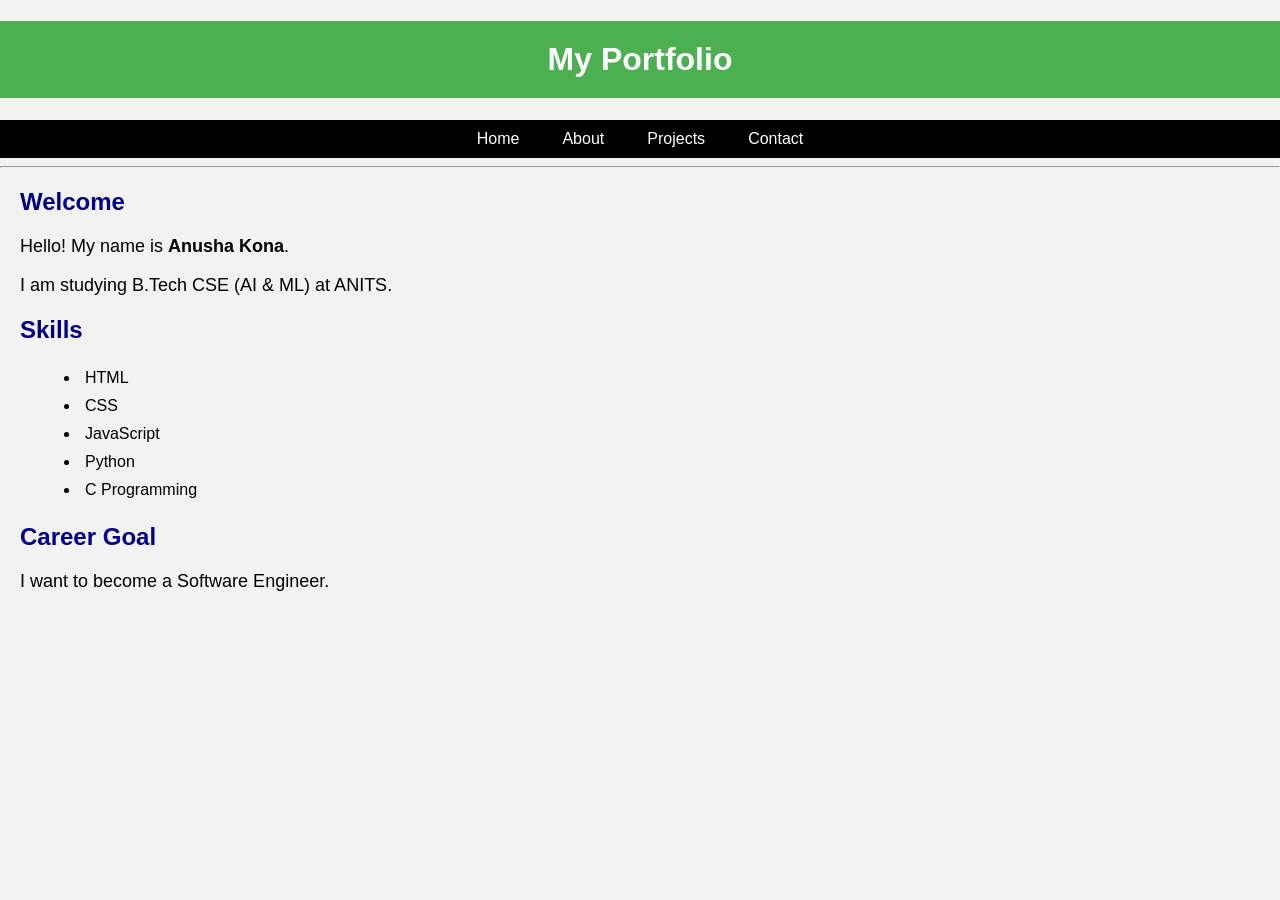
==== index.html @ 3b3772ab "Add files via upload" ====
<!DOCTYPE html>
<html>
<head>
    <title>My Portfolio</title>
    <link rel="stylesheet" href="style.css">
</head>
<body>

    <h1>My Portfolio</h1>

    <nav>
        <a href="index.html">Home</a> |
        <a href="about.html">About</a> |
        <a href="projects.html">Projects</a> |
        <a href="contact.html">Contact</a>
    </nav>

    <hr>

    <h2>Welcome</h2>

    <p>Hello! My name is <b>Anusha Kona</b>.</p>

    <p>I am studying B.Tech CSE (AI & ML) at ANITS.</p>

    <h2>Skills</h2>

    <ul>
        <li>HTML</li>
        <li>CSS</li>
        <li>JavaScript</li>
        <li>Python</li>
        <li>C Programming</li>
    </ul>

    <h2>Career Goal</h2>

    <p>I want to become a Software Engineer.</p>

    <script src="script.js"></script>

</body>
</html>
---- style.css ----
body{
    font-family: Arial, sans-serif;
    background-color: #f2f2f2;
    margin: 0;
    padding: 0;
}

h1{
    background-color: #4CAF50;
    color: white;
    text-align: center;
    padding: 20px;
}

nav{
    background-color: black;
    text-align: center;
    padding: 10px;
}

nav a{
    color: white;
    text-decoration: none;
    margin: 15px;
}

nav a:hover{
    color: yellow;
}

h2{
    color: darkblue;
    margin-left: 20px;
}

p{
    margin-left: 20px;
    font-size: 18px;
}

ul{
    margin-left: 40px;
}

li{
    padding: 5px;
}
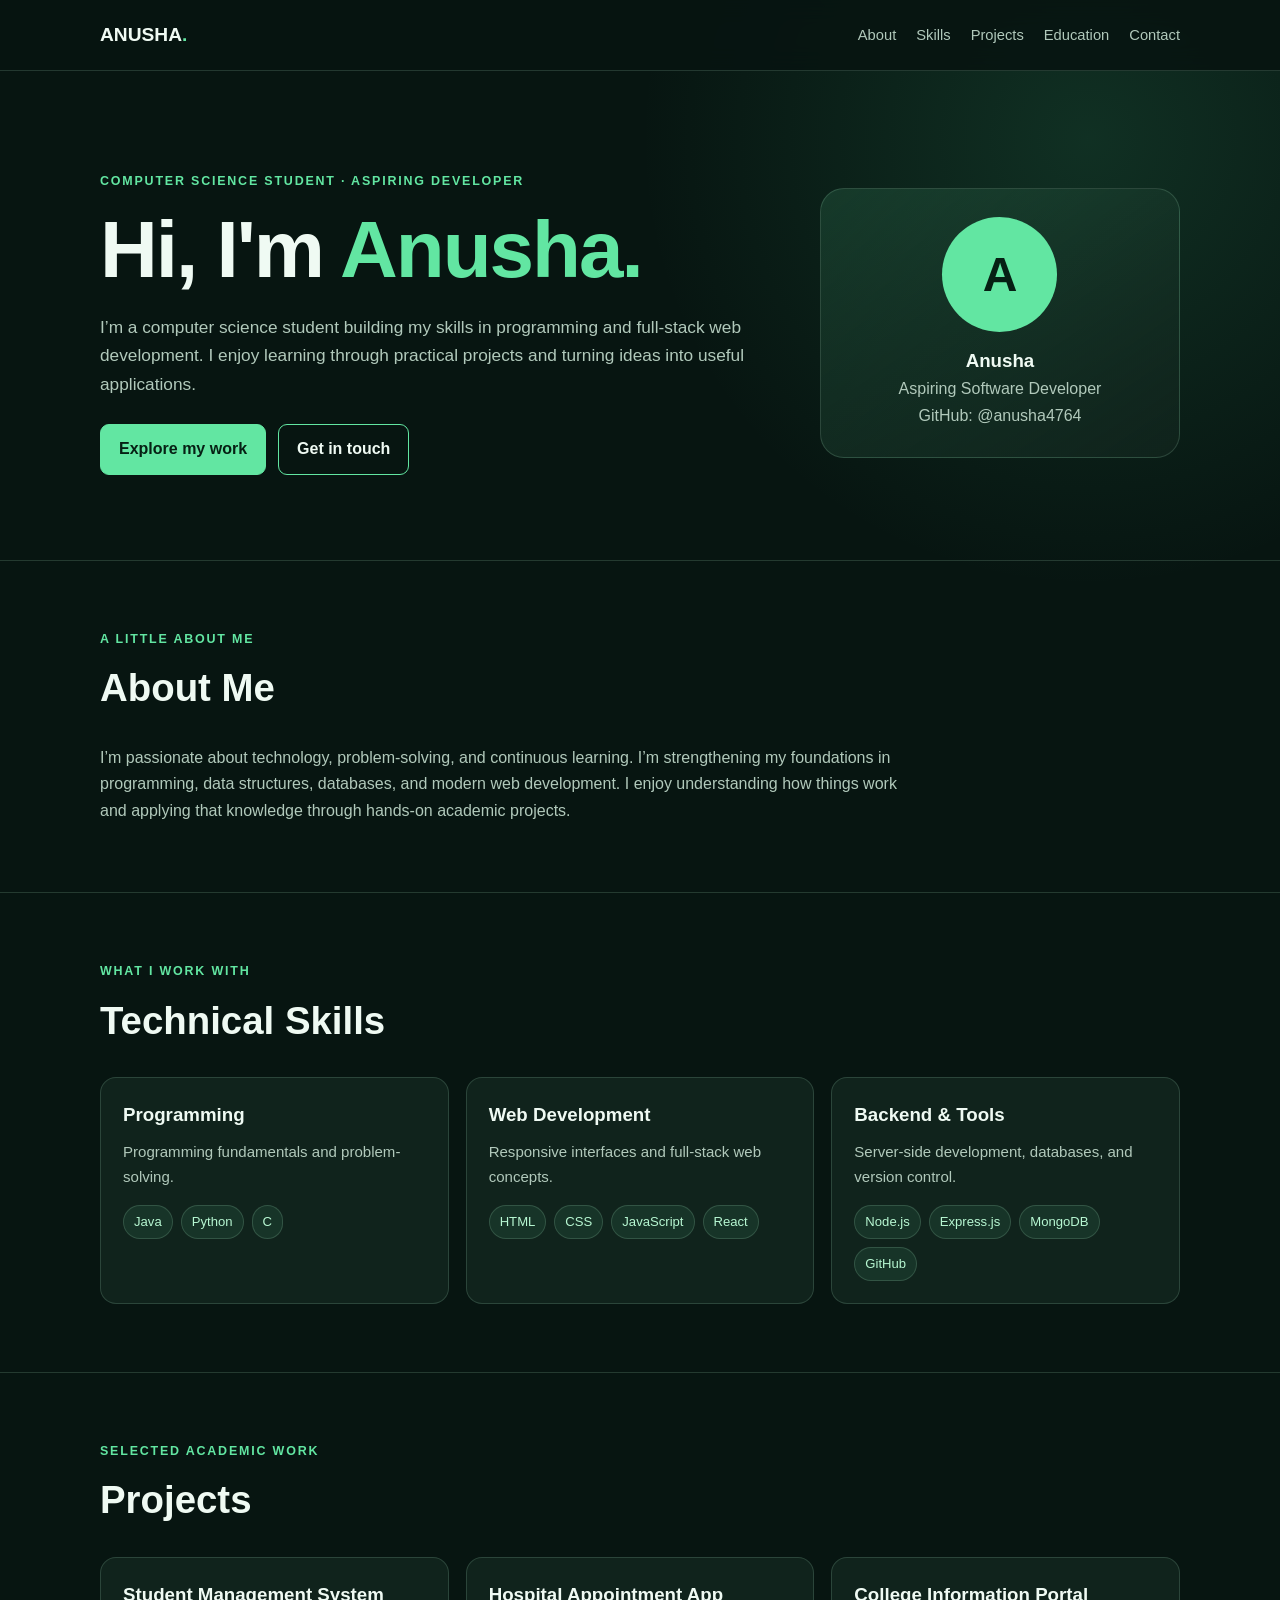
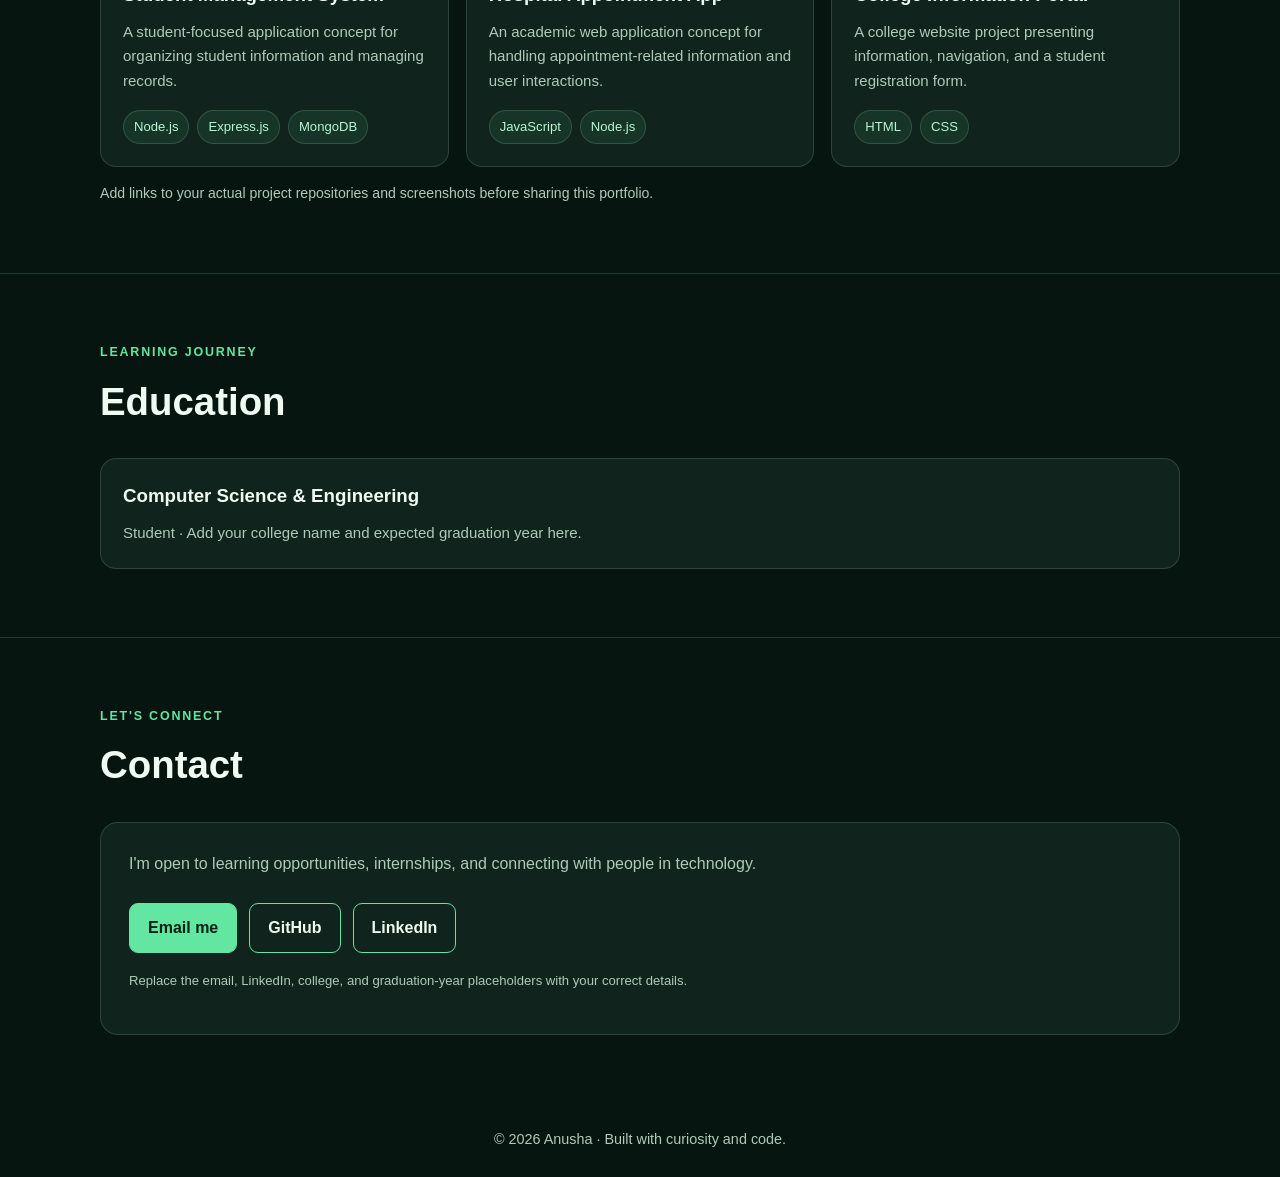
==== commit 09565484: "Add files via upload" ====
--- a/index.html
+++ b/index.html
@@ -1,43 +1,22 @@
-<!DOCTYPE html>
-<html>
-<head>
-    <title>My Portfolio</title>
-    <link rel="stylesheet" href="style.css">
-</head>
-<body>
-
-    <h1>My Portfolio</h1>
-
-    <nav>
-        <a href="index.html">Home</a> |
-        <a href="about.html">About</a> |
-        <a href="projects.html">Projects</a> |
-        <a href="contact.html">Contact</a>
-    </nav>
-
-    <hr>
-
-    <h2>Welcome</h2>
-
-    <p>Hello! My name is <b>Anusha Kona</b>.</p>
-
-    <p>I am studying B.Tech CSE (AI & ML) at ANITS.</p>
-
-    <h2>Skills</h2>
-
-    <ul>
-        <li>HTML</li>
-        <li>CSS</li>
-        <li>JavaScript</li>
-        <li>Python</li>
-        <li>C Programming</li>
-    </ul>
-
-    <h2>Career Goal</h2>
-
-    <p>I want to become a Software Engineer.</p>
-
-    <script src="script.js"></script>
-
-</body>
-</html>+<!DOCTYPE html>
+<html lang="en">
+<head>
+<meta charset="UTF-8">
+<meta name="viewport" content="width=device-width, initial-scale=1.0">
+<title>Anusha | Student Developer</title>
+<style>
+:root{--bg:#071511;--panel:#10231c;--text:#effaf3;--muted:#b1c9bb;--accent:#62e6a2;--line:rgba(183,247,210,.16)}
+*{box-sizing:border-box;margin:0;padding:0}html{scroll-behavior:smooth}body{font-family:Segoe UI,Arial,sans-serif;color:var(--text);background:radial-gradient(circle at 85% 5%,rgba(65,190,130,.16),transparent 28rem),var(--bg);line-height:1.65}a{color:inherit;text-decoration:none}.wrap{width:min(1080px,90%);margin:auto}header{position:sticky;top:0;background:rgba(7,21,17,.9);backdrop-filter:blur(12px);border-bottom:1px solid var(--line);z-index:2}nav{min-height:70px;display:flex;align-items:center;justify-content:space-between;gap:20px}.brand{font-weight:800;font-size:1.2rem}.brand span,h1 span{color:var(--accent)}.navlinks{display:flex;gap:20px;color:var(--muted);font-size:.92rem}.navlinks a:hover{color:var(--accent)}.hero{padding:100px 0 85px;display:grid;grid-template-columns:1.5fr .8fr;gap:45px;align-items:center}.eyebrow,.kicker{color:var(--accent);font-size:.78rem;font-weight:800;letter-spacing:1.8px;text-transform:uppercase}h1{font-size:clamp(2.8rem,7vw,5rem);line-height:1.08;margin:15px 0 20px;letter-spacing:-2px}.intro{color:var(--muted);font-size:1.08rem;max-width:650px}.actions{display:flex;flex-wrap:wrap;gap:12px;margin-top:26px}.btn{display:inline-block;padding:11px 18px;border:1px solid var(--accent);border-radius:9px;font-weight:700}.primary{background:var(--accent);color:#062014}.profile{border:1px solid var(--line);border-radius:24px;background:linear-gradient(145deg,rgba(98,230,162,.13),var(--panel));min-height:270px;display:grid;place-items:center;text-align:center;padding:25px}.avatar{width:115px;height:115px;border-radius:50%;display:grid;place-items:center;background:var(--accent);color:#062014;font-size:3rem;font-weight:900;margin:0 auto 14px}.profile p,section p{color:var(--muted)}section{padding:68px 0;border-top:1px solid var(--line)}h2{font-size:2.4rem;margin:7px 0 25px}.about{max-width:800px}.grid{display:grid;grid-template-columns:repeat(3,1fr);gap:17px}.card{background:var(--panel);border:1px solid var(--line);border-radius:16px;padding:22px}.card h3{margin-bottom:9px}.card p{font-size:.94rem}.tags{display:flex;flex-wrap:wrap;gap:8px;margin-top:16px}.tag{font-size:.82rem;color:#b7f7d2;background:rgba(98,230,162,.09);border:1px solid var(--line);border-radius:30px;padding:5px 10px}.contact{background:var(--panel);border:1px solid var(--line);padding:28px;border-radius:18px}.contact p{margin-bottom:14px}footer{text-align:center;padding:25px;color:var(--muted);font-size:.9rem}@media(max-width:760px){.hero{grid-template-columns:1fr;padding:65px 0}.grid{grid-template-columns:1fr}.navlinks{gap:10px;font-size:.8rem}}@media(max-width:470px){nav{align-items:flex-start;flex-direction:column;padding:13px 0}.navlinks{flex-wrap:wrap}}
+</style>
+</head>
+<body>
+<header><nav class="wrap"><a class="brand" href="#home">ANUSHA<span>.</span></a><div class="navlinks"><a href="#about">About</a><a href="#skills">Skills</a><a href="#projects">Projects</a><a href="#education">Education</a><a href="#contact">Contact</a></div></nav></header>
+<main>
+<div class="wrap hero" id="home"><div><p class="eyebrow">Computer Science Student · Aspiring Developer</p><h1>Hi, I'm <span>Anusha.</span></h1><p class="intro">I’m a computer science student building my skills in programming and full-stack web development. I enjoy learning through practical projects and turning ideas into useful applications.</p><div class="actions"><a class="btn primary" href="#projects">Explore my work</a><a class="btn" href="#contact">Get in touch</a></div></div><div class="profile"><div><div class="avatar">A</div><h3>Anusha</h3><p>Aspiring Software Developer</p><p>GitHub: @anusha4764</p></div></div></div>
+<section id="about"><div class="wrap"><p class="kicker">A little about me</p><h2>About Me</h2><p class="about">I’m passionate about technology, problem-solving, and continuous learning. I’m strengthening my foundations in programming, data structures, databases, and modern web development. I enjoy understanding how things work and applying that knowledge through hands-on academic projects.</p></div></section>
+<section id="skills"><div class="wrap"><p class="kicker">What I work with</p><h2>Technical Skills</h2><div class="grid"><article class="card"><h3>Programming</h3><p>Programming fundamentals and problem-solving.</p><div class="tags"><span class="tag">Java</span><span class="tag">Python</span><span class="tag">C</span></div></article><article class="card"><h3>Web Development</h3><p>Responsive interfaces and full-stack web concepts.</p><div class="tags"><span class="tag">HTML</span><span class="tag">CSS</span><span class="tag">JavaScript</span><span class="tag">React</span></div></article><article class="card"><h3>Backend & Tools</h3><p>Server-side development, databases, and version control.</p><div class="tags"><span class="tag">Node.js</span><span class="tag">Express.js</span><span class="tag">MongoDB</span><span class="tag">GitHub</span></div></article></div></div></section>
+<section id="projects"><div class="wrap"><p class="kicker">Selected academic work</p><h2>Projects</h2><div class="grid"><article class="card"><h3>Student Management System</h3><p>A student-focused application concept for organizing student information and managing records.</p><div class="tags"><span class="tag">Node.js</span><span class="tag">Express.js</span><span class="tag">MongoDB</span></div></article><article class="card"><h3>Hospital Appointment App</h3><p>An academic web application concept for handling appointment-related information and user interactions.</p><div class="tags"><span class="tag">JavaScript</span><span class="tag">Node.js</span></div></article><article class="card"><h3>College Information Portal</h3><p>A college website project presenting information, navigation, and a student registration form.</p><div class="tags"><span class="tag">HTML</span><span class="tag">CSS</span></div></article></div><p style="margin-top:15px;font-size:.88rem">Add links to your actual project repositories and screenshots before sharing this portfolio.</p></div></section>
+<section id="education"><div class="wrap"><p class="kicker">Learning journey</p><h2>Education</h2><article class="card"><h3>Computer Science & Engineering</h3><p>Student · Add your college name and expected graduation year here.</p></article></div></section>
+<section id="contact"><div class="wrap"><p class="kicker">Let's connect</p><h2>Contact</h2><div class="contact"><p>I'm open to learning opportunities, internships, and connecting with people in technology.</p><div class="actions"><a class="btn primary" href="mailto:YOUR_EMAIL@example.com">Email me</a><a class="btn" href="https://github.com/anusha4764" target="_blank" rel="noopener">GitHub</a><a class="btn" href="https://www.linkedin.com/" target="_blank" rel="noopener">LinkedIn</a></div><p style="font-size:.82rem;margin-top:17px">Replace the email, LinkedIn, college, and graduation-year placeholders with your correct details.</p></div></div></section>
+</main><footer>© 2026 Anusha · Built with curiosity and code.</footer>
+</body></html>
